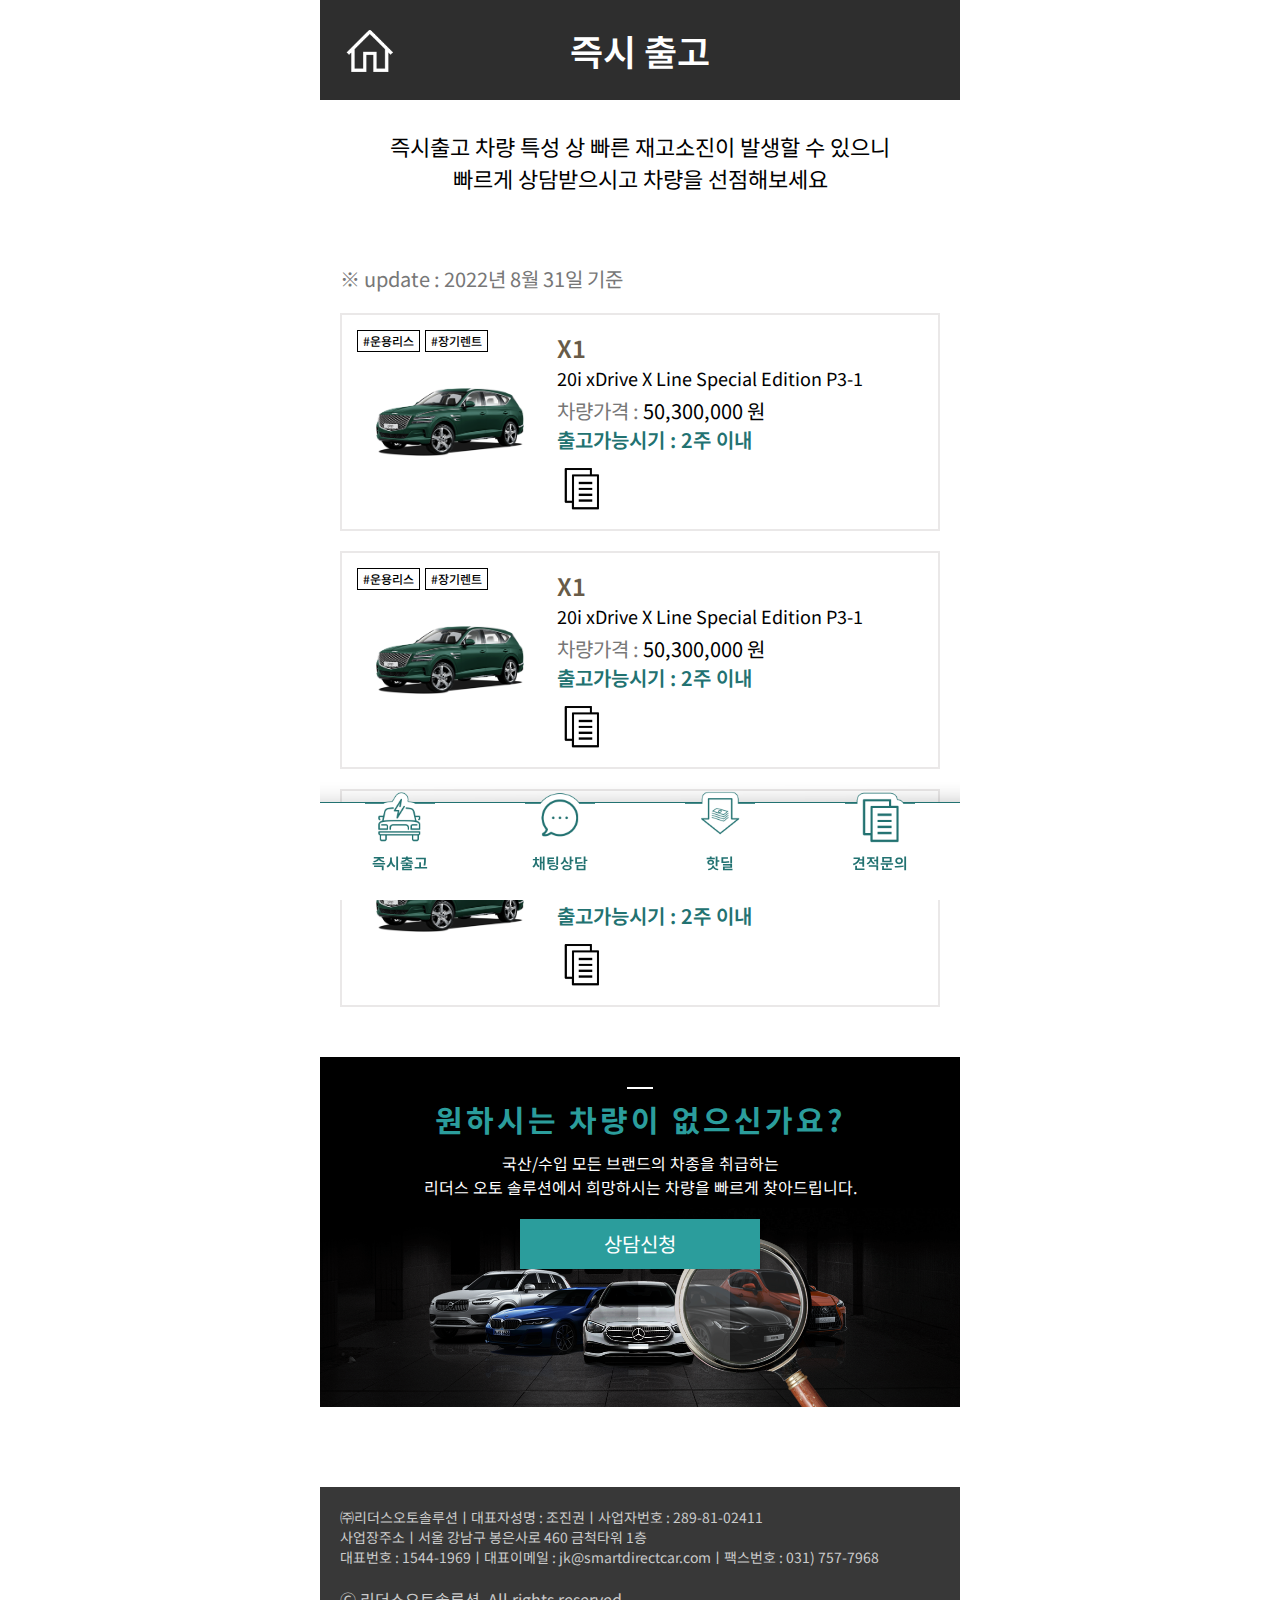
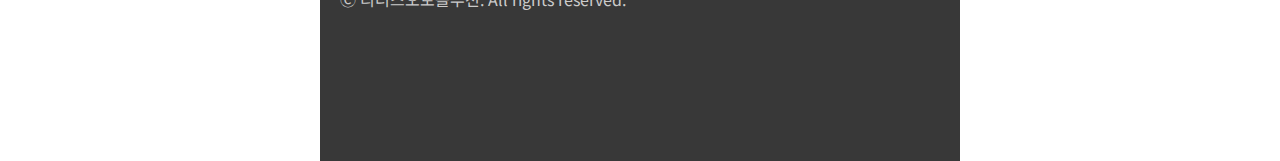
==== direct.html @ afffb827 "최초 업로드" ====
<!DOCTYPE html>
<html lang="kr">
<head>
    <meta charset="UTF-8">
    <meta http-equiv="X-UA-Compatible" content="IE=edge">
    <meta name="viewport" content="width=device-width, initial-scale=1.0">
    <title>Document</title>
    <link rel="stylesheet" type="text/css" href="resources/css/style.css">
</head>
<body>
<div class="wrap">
    <div class="las_pc_left">
        <div class="pas_pc_img"></div>
    </div>
    <div class="las_app">
        <div class="las_app_wrap">
            <div class="las_bar">
                <div class="bar_item" onclick="location.href='direct.html'">
                    <i class="bar_icon direct"></i>
                    <span>즉시출고</span>
                </div>
                <div class="bar_item">
                    <i class="bar_icon chat"></i>
                    <span>채팅상담</span>
                </div>
                <div class="bar_item" onclick="location.href='hotdeal.html'">
                    <i class="bar_icon hotdeal"></i>
                    <span>핫딜</span>
                </div>
                <div class="bar_item">
                    <i class="bar_icon estimate"></i>
                    <span>견적문의</span>
                </div>
            </div>
            <div class="las_header">
                <a href="index.html" title="Home" class="header_btn left"><i class="header_icon home"></i></a>
                <strong>즉시 출고</strong>
            </div>
            <div class="las_direct_head">
                <p>즉시출고 차량 특성 상 빠른 재고소진이 발생할 수 있으니<br>빠르게 상담받으시고 차량을 선점해보세요</p>
            </div>
            <div class="las_direct_list">
                <div class="direct_update">※ update : 2022년 8월 31일 기준</div>
                <div class="direct_item">
                    <div class="item_tag"><span>#운용리스</span><span>#장기렌트</span></div>
                    <div class="item_img"><img src="resources/img/hot_car.png" alt="direct car"></div>
                    <div class="item_info">
                        <div class="car_name">X1</div>
                        <div class="car_trim">20i xDrive X Line Special Edition P3-1</div>
                        <div class="car_price">
                            <span>차량가격 :</span>
                            <strong>50,300,000 원</strong>
                        </div>
                        <div class="car_date">출고가능시기 : 2주 이내</div>
                        <div class="item_btn"></div>
                    </div>
                </div>
                <div class="direct_item">
                    <div class="item_tag"><span>#운용리스</span><span>#장기렌트</span></div>
                    <div class="item_img"><img src="resources/img/hot_car.png" alt="direct car"></div>
                    <div class="item_info">
                        <div class="car_name">X1</div>
                        <div class="car_trim">20i xDrive X Line Special Edition P3-1</div>
                        <div class="car_price">
                            <span>차량가격 :</span>
                            <strong>50,300,000 원</strong>
                        </div>
                        <div class="car_date">출고가능시기 : 2주 이내</div>
                        <div class="item_btn"></div>
                    </div>
                </div>
                <div class="direct_item">
                    <div class="item_tag"><span>#운용리스</span><span>#장기렌트</span></div>
                    <div class="item_img"><img src="resources/img/hot_car.png" alt="direct car"></div>
                    <div class="item_info">
                        <div class="car_name">X1</div>
                        <div class="car_trim">20i xDrive X Line Special Edition P3-1</div>
                        <div class="car_price">
                            <span>차량가격 :</span>
                            <strong>50,300,000 원</strong>
                        </div>
                        <div class="car_date">출고가능시기 : 2주 이내</div>
                        <div class="item_btn"></div>
                    </div>
                </div>
            </div>
            <div class="las_main_find_car direct">
                <h3>
                    <strong>원하시는 차량이 없으신가요?</strong>
                </h3>
                <p>국산/수입 모든 브랜드의 차종을 취급하는<br>리더스 오토 솔루션에서 희망하시는 차량을 빠르게 찾아드립니다.</p>
                <div class="find_car_btn">상담신청</div>
            </div>
            <div class="las_footer">
                <p>㈜리더스오토솔루션ㅣ대표자성명 : 조진권ㅣ사업자번호 : 289-81-02411</p>
                <p>사업장주소ㅣ서울 강남구 봉은사로 460 금척타워 1층</p>
                <p>대표번호 : <a href="tel:1544-1969">1544-1969</a>ㅣ대표이메일 : <a href="mailto:jk@smartdirectcar.com">jk@smartdirectcar.com</a>ㅣ팩스번호 : 031) 757-7968</p>
                <div class="copylight">Ⓒ 리더스오토솔루션. All rights reserved.</div>
            </div>
        </div>
    </div>
</div>
</body>
</html>
---- resources/css/style.css ----
@import url('https://fonts.googleapis.com/css2?family=Noto+Sans+KR:wght@400;700&display=swap'); /* noto sans */
@import url('reset.css');

.las_app_wrap {max-width:64rem;margin:0 auto;}

.las_main_head {position:relative;background:url(../img/img_main_top.png) 0 0 no-repeat;background-size:cover;height:77rem;}
.las_main_head_deal {position:absolute;bottom:2rem;left:2rem;right:2rem;height:44rem;background-color:#fff;padding:19px;box-sizing:border-box;}
.las_main_head_deal h3 {position:relative;text-align:center;margin-top:1.5rem;padding:1.5rem 0 2.5rem 0;}
.las_main_head_deal h3:before {content:"";position:absolute;top:0;left:50%;margin-left:-1.3rem;width:2.6rem;height:2px;background-color:#227271;}
.las_main_head_deal h3 strong {font-size:3rem;letter-spacing:.3rem;font-weight:700;}
.las_main_head_deal a {position:absolute;top:21px;right:0;color:#35201b;border:1px solid #000;width:3.2rem;height:3.2rem;line-height:3.0rem;text-align:center;font-size:2rem;letter-spacing:0;}
.las_main_head_deal a:hover {background-color:#000;color:#fff;}
.las_main_head_deal .deal_list {display:flex;}
.las_main_head_deal .deal_item {position:relative;margin:0 0.1rem;cursor:pointer;}
.las_main_head_deal .deal_item .car_info {position:absolute;top:1rem;left:1rem;right:1rem;color:#fff;z-index:1;}
.las_main_head_deal .deal_item .car_info strong {display:block;font-size:1.8rem;}
.las_main_head_deal .deal_item .car_info span {display:block;font-size:1.3rem;}
.las_main_head_deal .deal_item .item_top img {max-width:100%;transition:filter .3s;}
.las_main_head_deal .deal_item:hover .item_top img {filter: contrast(150%);}
.las_main_head_deal .deal_item .item_btm {background-color:#000;padding:1rem 1rem 1.3rem 1rem;color:#fff;text-align:center;}
.las_main_head_deal .deal_item .item_btm strong {display:block;font-size:2rem;}
.las_main_head_deal .deal_item .item_btm span {display:block;font-size:1.5rem;color:#999999;}

.las_main_hot_car {padding:2rem 2rem 4rem 2rem;}

.las_main_hot_car h3 {position:relative;text-align:center;margin-top:1.5rem;padding:1.5rem 0 2.5rem 0;}
.las_main_hot_car h3:before {content:"";position:absolute;top:0;left:50%;margin-left:-1.3rem;width:2.6rem;height:2px;background-color:#227271;}
.las_main_hot_car h3 strong {font-size:3rem;letter-spacing:.3rem;font-weight:700;}

.las_main_hot_car .list_tab {display:flex;width:100%;}
.las_main_hot_car .list_tab .tab_item {flex:1;background-color:#b4babf;color:#fff;text-align:center;line-height:6rem;cursor:pointer;font-size:2rem;transition:all .3s;}
.las_main_hot_car .list_tab .tab_item:hover {background-color:#91969a;}
.las_main_hot_car .list_tab .tab_item:first-child {margin-left:0;margin-right:1px;}
.las_main_hot_car .list_tab .tab_item:last-child {margin-left:1px;margin-right:0;}
.las_main_hot_car .list_tab .tab_item.active {background-color:#35201b;}

.las_hot_list {display:flex;flex-wrap:wrap;}
.las_hot_item {border:1px solid #999;width:49%;margin-top:1.5rem;padding:2rem;box-sizing:border-box;transition:all .3s;}
.las_hot_item:nth-child(odd) {margin-right:1%;}
.las_hot_item:nth-child(even) {margin-left:1%;}
.las_hot_item:hover {border-color:#227271;}
.las_hot_item .deal_badge {height:2rem;}
.las_hot_item .deal_badge span {display:inline-block;padding:.3rem .5rem;font-size:1.2rem;color:#fff;font-weight:500;}
.las_hot_item .deal_badge span.sale {background-color:#227271;}
.las_hot_item .deal_badge span.direct {background-color:#b78127;}
.las_hot_item .car_name {margin-top:1rem;}
.las_hot_item .car_name strong {display:block;font-size:1.8rem;}
.las_hot_item .car_name span {display:block;font-size:1.3rem;}
.las_hot_item .car_img {line-height:14rem;font-size:0;text-align:center;}
.las_hot_item .car_img img {max-width:70%;vertical-align:middle;}
.las_hot_item .car_option {text-align:center;color:#777;font-size:1.4rem;}
.las_hot_item .car_price {text-align:center;color:#227271;font-size:1.6rem;font-style:italic;font-weight:500;margin-top:1rem;}
.las_hot_item .car_price strong {display:inline-block;padding:0 1rem;font-size:2.4rem;font-weight:600;}
.las_hot_item .las_hot_btn {margin-top:1.5rem;color:#000;border:1px solid #000;line-height:4rem;text-align:center;font-size:1.8rem;font-weight:600;letter-spacing:0;cursor:pointer;transition:all .3s;}
.las_hot_item .las_hot_btn:hover {background-color:#227271;border-color:#227271;color:#fff;}

.las_main_find_car {background-image:url(../img/find_car.png);background-size:cover;min-height:35rem;padding-top:2rem;box-sizing:border-box;}
.las_main_find_car.direct {margin-bottom:8rem;}

.las_main_find_car h3 {position:relative;text-align:center;margin-top:1rem;padding:1rem 0 1rem 0;}
.las_main_find_car h3:before {content:"";position:absolute;top:0;left:50%;margin-left:-1.3rem;width:2.6rem;height:2px;background-color:#fff;}
.las_main_find_car h3 strong {font-size:3rem;letter-spacing:.3rem;font-weight:700;color:#2b9d9c;}
.las_main_find_car p {color:#fff;text-align:center;font-size:1.6rem;}
.las_main_find_car .find_car_btn {width:24rem;height:5rem;line-height:5rem;background-color:#2b9d9c;color:#fff;text-align:center;font-size:2rem;margin:2rem auto 0 auto;cursor:pointer;}
.las_main_find_car .find_car_btn:hover {background-color:#227271;}

.las_main_direct_search {position:relative;padding:6rem 2rem;display:flex;align-items:center;}
.las_main_direct_search .direct_img {flex:1;}
.las_main_direct_search .direct_img img {max-width:100%;}
.las_main_direct_search .direct_text {display:inline-flex;flex:1;padding-left:2rem;flex-direction: column;justify-content: space-between;height:22rem;}
.las_main_direct_search .direct_text h4 {flex:1;}
.las_main_direct_search .direct_text h4 strong {display:block;font-size:2.8rem;color:#685b48;font-weight:500;}
.las_main_direct_search .direct_text h4 span {display:block;font-size:1.8rem;font-weight:500;color:#666;}
.las_main_direct_search .direct_text .direct_btn {flex:0;height:5rem;text-align:center;font-size:2rem;border:1px solid #000;line-height:5rem;}

.las_footer {background-color:#383838;color:#cbcbcb;padding:2rem 2rem 15rem 2rem;}
.las_footer p {font-size:1.4rem;}
.las_footer a {color:#cbcbcb;}
.las_footer a:hover {color:#2b9d9c;}
.las_footer .copylight {font-size:1.6rem;margin-top:2rem;}

.las_bar {position:fixed;bottom:0;left:0;right:0;height:13rem;background:url(../img/bar_bg.png) 100% 100% repeat-x;align-items:flex-end;background-size:100% 100%;z-index:10;display:flex;justify-content:space-around;max-width:64rem;margin:0 auto;}
.las_bar .bar_item {cursor:pointer;}
.las_bar .bar_item .bar_icon {display:block;width:7rem;height:7rem;background:url(../img/bar_direct.png) 0 0 no-repeat;background-size:100%;margin:0 auto;}
.las_bar .bar_item .bar_icon.chat {background-image:url(../img/bar_chat.png);}
.las_bar .bar_item .bar_icon.hotdeal {background-image:url(../img/bar_hotdeal.png);}
.las_bar .bar_item .bar_icon.estimate {background-image:url(../img/bar_estimate.png);}
.las_bar .bar_item span {display:block;font-size:1.5rem;padding-bottom:2.7rem;text-align:center;font-weight:600;color:#227271;}

.las_header {position:relative;height:10rem;background-color:#2e2e2e;color:#fff;text-align:center;line-height:10rem;z-index:1;}
.las_header strong {font-size:3.6rem;font-weight:600;}
.header_btn {position:absolute;top:0;width:10rem;height:10rem;line-height:10rem;text-align:center;z-index:2;}
.header_btn.left {left:0;}
.header_btn .header_icon {display:inline-block;width:6rem;height:6rem;background:url(../img/header_icon_home.png) 50% 50% no-repeat;background-size:100%;vertical-align:middle;}

.las_direct_head {text-align:center;padding:3rem 2rem 5rem 2rem;font-size:2.2rem;}
.las_direct_list {padding:2rem 2rem 5rem 2rem;}
.las_direct_list .direct_update {color:#777;font-size:2rem;}
.las_direct_list .direct_item {position:relative;border:2px solid #eae8e8;transition:all .3s;display:flex;align-items:center;padding:1.5rem;margin-top:2rem;}
.las_direct_list .direct_item:hover {border-color:#227271;}
.las_direct_list .direct_item .item_tag {position:absolute;top:1.5rem;left:1.5rem;}
.las_direct_list .direct_item .item_tag span {display:inline-block;padding:.1rem .5rem .2rem .5rem;border:1px solid #000;margin-right:.5rem;font-size:1.2rem;font-weight:500;}
.las_direct_list .direct_item .item_img {width:20rem;text-align:center;padding-right:1.5rem;box-sizing:border-box;}
.las_direct_list .direct_item .item_img img {width:80%;}
.las_direct_list .direct_item .item_info {flex:1;}
.las_direct_list .direct_item .item_info .car_name {font-size:2.4rem;color:#685b48;font-weight:600;}
.las_direct_list .direct_item .item_info .car_trim {font-size:1.8rem;}
.las_direct_list .direct_item .item_info .car_price {font-size:2rem;margin-top:.5rem;}
.las_direct_list .direct_item .item_info .car_price span {color:#777;}
.las_direct_list .direct_item .item_info .car_date {font-size:2rem;color:#227271;font-weight:600;}
.las_direct_list .direct_item .item_info .item_btn {margin-top:1rem;width:5rem;height:5rem;background:url(../img/direct_btn.png) 0 0 no-repeat;background-size:100%;cursor:pointer;}
.las_direct_list .direct_item .item_info .item_btn:hover {background-image:url(../img/direct_btn_o.png);}

.las_hotdeal_head {text-align:center;padding:3rem 2rem 5rem 2rem;font-size:2.2rem;}
.las_hotdeal_list {padding:2rem 0 5rem 0;}
.las_hotdeal_list .hotdeal_item {position:relative;border-bottom:1px solid #afafaf;transition:all .3s;display:flex;align-items:flex-start;padding:1.5rem;}
.las_hotdeal_list .hotdeal_item:first-child {border-top:1px solid #afafaf;}
.las_hotdeal_list .hotdeal_item:hover {background-color:#f2f2f2;}
.las_hotdeal_list .hotdeal_item .item_img {width:24rem;text-align:center;padding-right:1rem;box-sizing:border-box;}
.las_hotdeal_list .hotdeal_item .item_img img {width:100%;}
.las_hotdeal_list .hotdeal_item .item_info {flex:1;}
.las_hotdeal_list .hotdeal_item .item_info .car_name {font-size:2.4rem;color:#685b48;font-weight:600;}
.las_hotdeal_list .hotdeal_item .item_info .car_info {font-size:1.8rem;line-height:3rem;}
.las_hotdeal_list .hotdeal_item .item_info .car_info span {color:#777;}
.las_hotdeal_list .hotdeal_item .item_info .car_info.primary,
.las_hotdeal_list .hotdeal_item .item_info .car_info.primary span {color:#227271;font-weight:600;}

.las_hotdeal_list .hotdeal_item .item_info .item_btn {position:absolute;top:2rem;right:2rem;margin-top:1rem;width:5rem;height:5rem;background:url(../img/hotdeal_btn.png) 0 0 no-repeat;background-size:100%;cursor:pointer;}
.las_hotdeal_list .hotdeal_item .item_info .item_btn:hover {background-image:url(../img/direct_btn_o.png);}


.las_popup {position:fixed;top:0;left:0;right:0;max-width:64rem;margin:0 auto;}


@media screen and (max-width: 1100px) {
    
}

@media screen and (max-width: 640px) {
    html {font-size:10px;}
    .las_app_wrap,
    .las_bar {max-width:100%;}
}

@media screen and (max-width: 520px) {
    html {font-size:9px;}
    .las_app_wrap,
    .las_bar {max-width:100%;}
}

@media screen and (max-width: 480px) {
    html {font-size:8px;}
    .las_app_wrap {max-width:100%;}
}

@media screen and (max-width: 440px) {
    html {font-size:7px;}
    .las_app_wrap {max-width:100%;}
    .las_bar .bar_item span {padding-bottom:2.6rem;}
}

@media screen and (max-width: 400px) {
    html {font-size:6px;}
    .las_app_wrap {max-width:100%;}
    .las_bar .bar_item span {padding-bottom:2.4rem;}
}

@media screen and (max-width: 320px) {
    html {font-size:5px;}
}
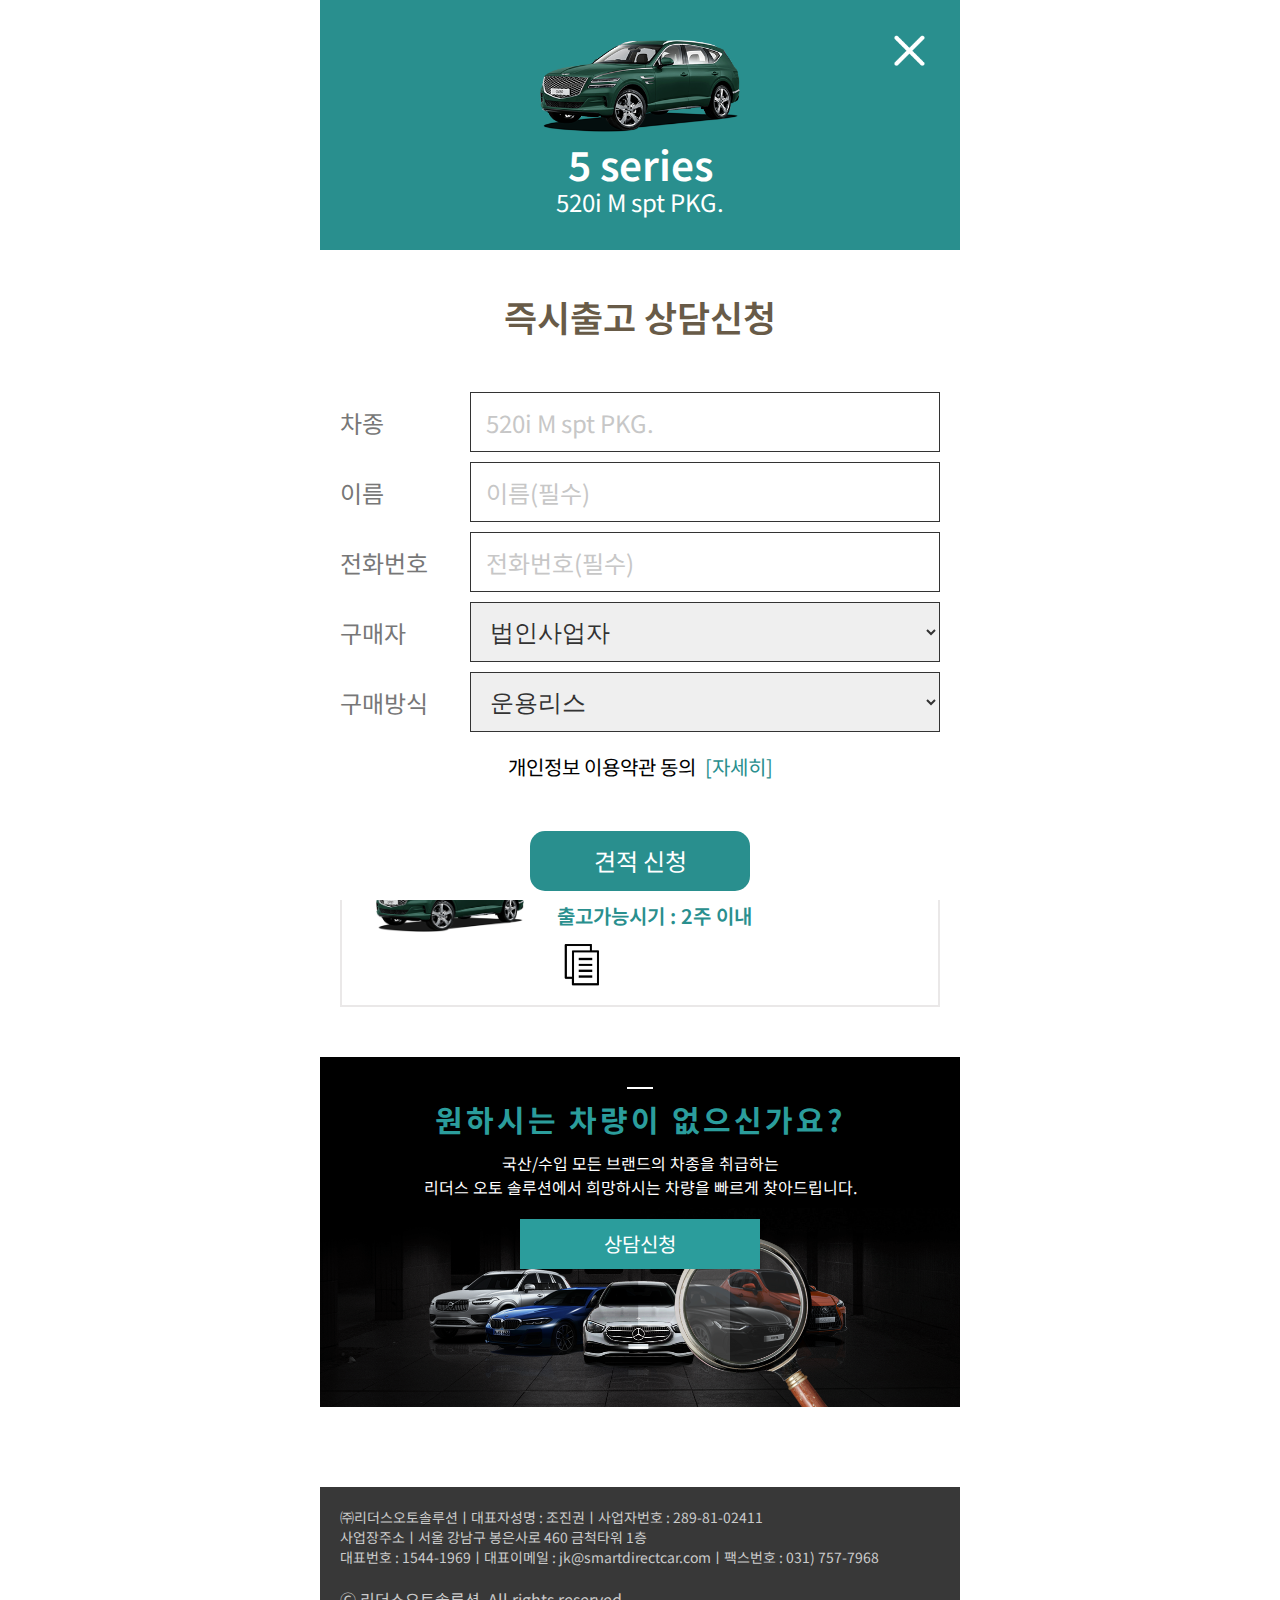
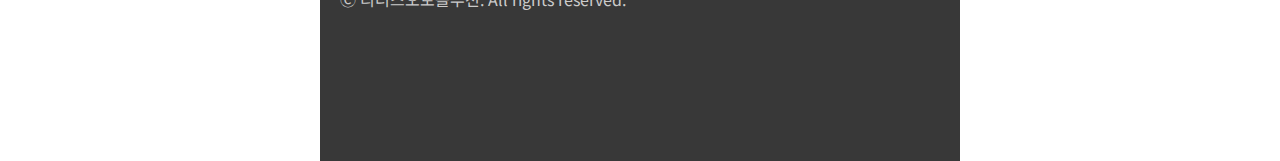
==== commit 254b40df: "견적문의 즉시출고 상담신청" ====
--- a/direct.html
+++ b/direct.html
@@ -100,5 +100,70 @@
         </div>
     </div>
 </div>
+<!-- 즉시출고 상담 신청 -->
+<div class="las_popup on">
+    <div class="las_pop_warp">
+        <div class="las_pop_head direct">
+            <a href="#" title="Home" class="header_btn right"><i class="header_icon close"></i></a>
+            <h2>
+                <div class="car_img"><img src="resources/img/hot_car.png"></div>
+                <strong>5 series</strong>
+                <span>520i M spt PKG.</span>
+            </h2>
+        </div>
+        <div class="las_pop_body">
+            <div class="las_pop_tt">즉시출고 상담신청</div>
+            <div class="las_form">
+                <div class="form_item">
+                    <label for="car">차종</label>
+                    <input type="text" id="car" value="520i M spt PKG." readonly="readonly" />
+                </div>
+                <div class="form_item">
+                    <label for="name">이름</label>
+                    <input type="text" placeholder="이름(필수)" id="name" />
+                </div>
+                <div class="form_item">
+                    <label for="tel">전화번호</label>
+                    <input type="text" placeholder="전화번호(필수)" id="tel" />
+                </div>
+                <div class="form_item">
+                    <label for="type">구매자</label>
+                    <select id="type">
+                        <option>법인사업자</option>
+                        <option>개인사업자</option>
+                        <option>일반</option>
+                    </select>
+                </div>
+                <div class="form_item">
+                    <label for="type2">구매방식</label>
+                    <select id="type2">
+                        <option>운용리스</option>
+                        <option>할부리스</option>
+                    </select>
+                </div>
+                <div class="form_policy">
+                    <span>개인정보 이용약관 동의</span>
+                    <a href="#">[자세히]</a>
+                </div>
+                <div class="form_btns">
+                    <a href="#" class="form_btn">견적 신청</a>
+                </div>
+            </div>
+            <div class="las_guide">
+                <p>실시간 상담을 원하신다면<br>아래의 채팅상담 혹은 전화상담을 눌러주세요</p>
+                <div class="guide_btns">
+                    <a href="#">
+                        <i class="guide_icon chat"></i>
+                        <span>채팅 상담하기</span>
+                    </a>
+                    <a href="tel:1544-1969">
+                        <i class="guide_icon tel"></i>
+                        <span>전화 상담하기</span>
+                    </a>
+                </div>
+            </div>
+        </div>
+    </div>
+</div>
 </body>
 </html>--- a/resources/css/style.css
+++ b/resources/css/style.css
@@ -6,7 +6,7 @@
 .las_main_head {position:relative;background:url(../img/img_main_top.png) 0 0 no-repeat;background-size:cover;height:77rem;}
 .las_main_head_deal {position:absolute;bottom:2rem;left:2rem;right:2rem;height:44rem;background-color:#fff;padding:19px;box-sizing:border-box;}
 .las_main_head_deal h3 {position:relative;text-align:center;margin-top:1.5rem;padding:1.5rem 0 2.5rem 0;}
-.las_main_head_deal h3:before {content:"";position:absolute;top:0;left:50%;margin-left:-1.3rem;width:2.6rem;height:2px;background-color:#227271;}
+.las_main_head_deal h3:before {content:"";position:absolute;top:0;left:50%;margin-left:-1.3rem;width:2.6rem;height:2px;background-color:#298f8e;}
 .las_main_head_deal h3 strong {font-size:3rem;letter-spacing:.3rem;font-weight:700;}
 .las_main_head_deal a {position:absolute;top:21px;right:0;color:#35201b;border:1px solid #000;width:3.2rem;height:3.2rem;line-height:3.0rem;text-align:center;font-size:2rem;letter-spacing:0;}
 .las_main_head_deal a:hover {background-color:#000;color:#fff;}
@@ -24,7 +24,7 @@
 .las_main_hot_car {padding:2rem 2rem 4rem 2rem;}
 
 .las_main_hot_car h3 {position:relative;text-align:center;margin-top:1.5rem;padding:1.5rem 0 2.5rem 0;}
-.las_main_hot_car h3:before {content:"";position:absolute;top:0;left:50%;margin-left:-1.3rem;width:2.6rem;height:2px;background-color:#227271;}
+.las_main_hot_car h3:before {content:"";position:absolute;top:0;left:50%;margin-left:-1.3rem;width:2.6rem;height:2px;background-color:#298f8e;}
 .las_main_hot_car h3 strong {font-size:3rem;letter-spacing:.3rem;font-weight:700;}
 
 .las_main_hot_car .list_tab {display:flex;width:100%;}
@@ -38,10 +38,10 @@
 .las_hot_item {border:1px solid #999;width:49%;margin-top:1.5rem;padding:2rem;box-sizing:border-box;transition:all .3s;}
 .las_hot_item:nth-child(odd) {margin-right:1%;}
 .las_hot_item:nth-child(even) {margin-left:1%;}
-.las_hot_item:hover {border-color:#227271;}
+.las_hot_item:hover {border-color:#298f8e;}
 .las_hot_item .deal_badge {height:2rem;}
 .las_hot_item .deal_badge span {display:inline-block;padding:.3rem .5rem;font-size:1.2rem;color:#fff;font-weight:500;}
-.las_hot_item .deal_badge span.sale {background-color:#227271;}
+.las_hot_item .deal_badge span.sale {background-color:#298f8e;}
 .las_hot_item .deal_badge span.direct {background-color:#b78127;}
 .las_hot_item .car_name {margin-top:1rem;}
 .las_hot_item .car_name strong {display:block;font-size:1.8rem;}
@@ -49,10 +49,10 @@
 .las_hot_item .car_img {line-height:14rem;font-size:0;text-align:center;}
 .las_hot_item .car_img img {max-width:70%;vertical-align:middle;}
 .las_hot_item .car_option {text-align:center;color:#777;font-size:1.4rem;}
-.las_hot_item .car_price {text-align:center;color:#227271;font-size:1.6rem;font-style:italic;font-weight:500;margin-top:1rem;}
+.las_hot_item .car_price {text-align:center;color:#298f8e;font-size:1.6rem;font-style:italic;font-weight:500;margin-top:1rem;}
 .las_hot_item .car_price strong {display:inline-block;padding:0 1rem;font-size:2.4rem;font-weight:600;}
 .las_hot_item .las_hot_btn {margin-top:1.5rem;color:#000;border:1px solid #000;line-height:4rem;text-align:center;font-size:1.8rem;font-weight:600;letter-spacing:0;cursor:pointer;transition:all .3s;}
-.las_hot_item .las_hot_btn:hover {background-color:#227271;border-color:#227271;color:#fff;}
+.las_hot_item .las_hot_btn:hover {background-color:#298f8e;border-color:#298f8e;color:#fff;}
 
 .las_main_find_car {background-image:url(../img/find_car.png);background-size:cover;min-height:35rem;padding-top:2rem;box-sizing:border-box;}
 .las_main_find_car.direct {margin-bottom:8rem;}
@@ -62,7 +62,7 @@
 .las_main_find_car h3 strong {font-size:3rem;letter-spacing:.3rem;font-weight:700;color:#2b9d9c;}
 .las_main_find_car p {color:#fff;text-align:center;font-size:1.6rem;}
 .las_main_find_car .find_car_btn {width:24rem;height:5rem;line-height:5rem;background-color:#2b9d9c;color:#fff;text-align:center;font-size:2rem;margin:2rem auto 0 auto;cursor:pointer;}
-.las_main_find_car .find_car_btn:hover {background-color:#227271;}
+.las_main_find_car .find_car_btn:hover {background-color:#298f8e;}
 
 .las_main_direct_search {position:relative;padding:6rem 2rem;display:flex;align-items:center;}
 .las_main_direct_search .direct_img {flex:1;}
@@ -85,19 +85,21 @@
 .las_bar .bar_item .bar_icon.chat {background-image:url(../img/bar_chat.png);}
 .las_bar .bar_item .bar_icon.hotdeal {background-image:url(../img/bar_hotdeal.png);}
 .las_bar .bar_item .bar_icon.estimate {background-image:url(../img/bar_estimate.png);}
-.las_bar .bar_item span {display:block;font-size:1.5rem;padding-bottom:2.7rem;text-align:center;font-weight:600;color:#227271;}
+.las_bar .bar_item span {display:block;font-size:1.5rem;padding-bottom:2.7rem;text-align:center;font-weight:600;color:#298f8e;}
 
 .las_header {position:relative;height:10rem;background-color:#2e2e2e;color:#fff;text-align:center;line-height:10rem;z-index:1;}
 .las_header strong {font-size:3.6rem;font-weight:600;}
 .header_btn {position:absolute;top:0;width:10rem;height:10rem;line-height:10rem;text-align:center;z-index:2;}
 .header_btn.left {left:0;}
+.header_btn.right {right:0;}
 .header_btn .header_icon {display:inline-block;width:6rem;height:6rem;background:url(../img/header_icon_home.png) 50% 50% no-repeat;background-size:100%;vertical-align:middle;}
+.header_btn .header_icon.close {background-image:url(../img/header_icon_close.png);}
 
 .las_direct_head {text-align:center;padding:3rem 2rem 5rem 2rem;font-size:2.2rem;}
 .las_direct_list {padding:2rem 2rem 5rem 2rem;}
 .las_direct_list .direct_update {color:#777;font-size:2rem;}
 .las_direct_list .direct_item {position:relative;border:2px solid #eae8e8;transition:all .3s;display:flex;align-items:center;padding:1.5rem;margin-top:2rem;}
-.las_direct_list .direct_item:hover {border-color:#227271;}
+.las_direct_list .direct_item:hover {border-color:#298f8e;}
 .las_direct_list .direct_item .item_tag {position:absolute;top:1.5rem;left:1.5rem;}
 .las_direct_list .direct_item .item_tag span {display:inline-block;padding:.1rem .5rem .2rem .5rem;border:1px solid #000;margin-right:.5rem;font-size:1.2rem;font-weight:500;}
 .las_direct_list .direct_item .item_img {width:20rem;text-align:center;padding-right:1.5rem;box-sizing:border-box;}
@@ -107,7 +109,7 @@
 .las_direct_list .direct_item .item_info .car_trim {font-size:1.8rem;}
 .las_direct_list .direct_item .item_info .car_price {font-size:2rem;margin-top:.5rem;}
 .las_direct_list .direct_item .item_info .car_price span {color:#777;}
-.las_direct_list .direct_item .item_info .car_date {font-size:2rem;color:#227271;font-weight:600;}
+.las_direct_list .direct_item .item_info .car_date {font-size:2rem;color:#298f8e;font-weight:600;}
 .las_direct_list .direct_item .item_info .item_btn {margin-top:1rem;width:5rem;height:5rem;background:url(../img/direct_btn.png) 0 0 no-repeat;background-size:100%;cursor:pointer;}
 .las_direct_list .direct_item .item_info .item_btn:hover {background-image:url(../img/direct_btn_o.png);}
 
@@ -123,14 +125,49 @@
 .las_hotdeal_list .hotdeal_item .item_info .car_info {font-size:1.8rem;line-height:3rem;}
 .las_hotdeal_list .hotdeal_item .item_info .car_info span {color:#777;}
 .las_hotdeal_list .hotdeal_item .item_info .car_info.primary,
-.las_hotdeal_list .hotdeal_item .item_info .car_info.primary span {color:#227271;font-weight:600;}
+.las_hotdeal_list .hotdeal_item .item_info .car_info.primary span {color:#298f8e;font-weight:600;}
 
 .las_hotdeal_list .hotdeal_item .item_info .item_btn {position:absolute;top:2rem;right:2rem;margin-top:1rem;width:5rem;height:5rem;background:url(../img/hotdeal_btn.png) 0 0 no-repeat;background-size:100%;cursor:pointer;}
 .las_hotdeal_list .hotdeal_item .item_info .item_btn:hover {background-image:url(../img/direct_btn_o.png);}
 
 
-.las_popup {position:fixed;top:0;left:0;right:0;max-width:64rem;margin:0 auto;}
-
+.las_popup {position:fixed;top:0;left:0;right:0;max-width:64rem;margin:0 auto;max-height:100vh;overflow:auto;z-index:20;display:none;}
+.las_popup.on {display:block;}
+.las_popup:before {content:"";position:fixed;top:0;left:0;right:0;bottom:0;height:100vh;max-width:64rem;margin:0 auto;background-color:rgba(0,0,0,0.5);z-index:1;}
+.las_pop_body {position:relative;background-color:#fff;overflow:auto;padding:2rem 2rem 10rem 2rem;box-sizing:border-box;z-index:2;}
+.las_pop_msg {text-align:center;padding:3rem 2rem 5rem 2rem;font-size:2.2rem;}
+.las_pop_tt {font-size:3.6rem;padding:2rem 2rem 4rem 2rem;color:#685b48;font-weight:600;text-align:center;}
+
+.las_pop_head {position:relative;height:10rem;background-color:#2e2e2e;color:#fff;text-align:center;line-height:10rem;z-index:2;}
+.las_pop_head strong {font-size:3.6rem;font-weight:600;}
+.las_pop_head.direct {height:25rem;background-color:#298f8e;}
+.las_pop_head h2 .car_img {margin-top:2rem;max-width:20rem;margin:0 auto;padding:4rem 0 0 0;}
+.las_pop_head h2 .car_img img {width:100%;}
+.las_pop_head h2 strong {display:block;text-align:center;line-height:1.2;font-size:4rem;}
+.las_pop_head h2 span {display:block;text-align:center;line-height:1.2;font-size:2.4rem;}
+
+.las_form .form_item {display:flex;margin-top:1rem;align-items:center;}
+.las_form .form_item label {width:13rem;font-size:2.4rem;display:block;color:#777777;}
+.las_form .form_item input,
+.las_form .form_item select {flex:1;border:1px solid #333333;color:#333;font-size:2.4rem;height:6rem;padding:0 1.5rem;box-sizing:border-box;}
+.las_form .form_item input:focus,
+.las_form .form_item select:focus {border-color:#298f8e;}
+.las_form .form_item input::placeholder {color:#c7c7c7;}
+.las_form .form_item input:read-only {color:#c7c7c7;}
+.las_form .form_policy {text-align:center;font-size:2rem;margin-top:2rem;}
+.las_form .form_policy a {display:inline-block;color:#298f8e;margin-left:5px;}
+.las_form .form_policy a:hover {text-decoration:underline;}
+.las_form .form_btns {text-align:center;margin-top:5rem;}
+.las_form .form_btns .form_btn {display:inline-block;min-width:22rem;height:6rem;line-height:6rem;background-color:#298f8e;font-size:2.4rem;color:#fff;border-radius:1.5rem;}
+.las_form .form_btns .form_btn:hover {background-color:#2b9d9c;}
+
+.las_guide p {text-align:center;padding:5rem 2rem;font-size:2.2rem;}
+.las_guide .guide_btns {display:flex;align-items:center;justify-content:center;}
+.las_guide .guide_btns a {display:block;padding:2rem 3rem;}
+.las_guide .guide_btns a:first-child {border-right:1px dashed #565451;}
+.las_guide .guide_btns a .guide_icon {display:block;margin:0 auto;width:6rem;height:6rem;background:url(../img/guide_icon_chat.png) 0 0 no-repeat;background-size:100%;}
+.las_guide .guide_btns a .guide_icon.tel {background-image:url(../img/guide_icon_tel.png);}
+.las_guide .guide_btns a span {display:block;text-align:center;color:#298f8e;font-size:2rem;margin-top:2rem;}
 
 @media screen and (max-width: 1100px) {
     
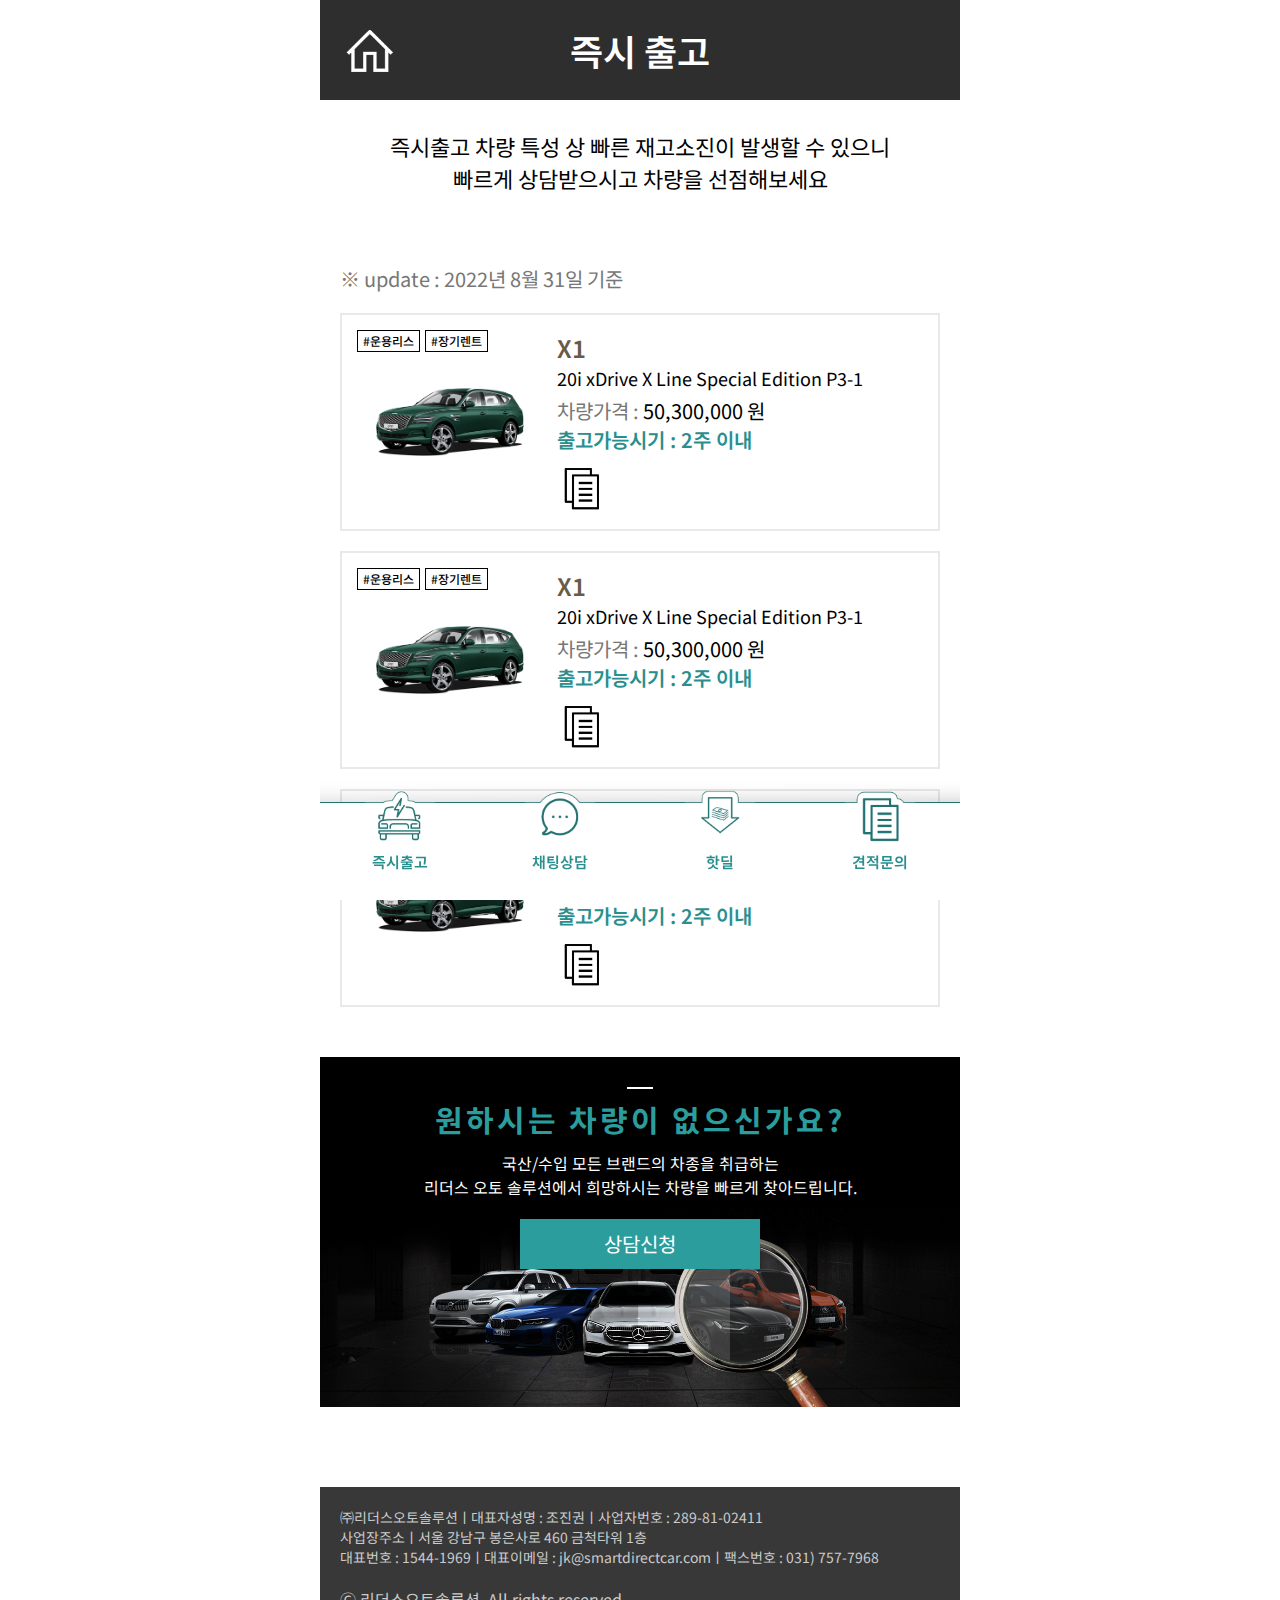
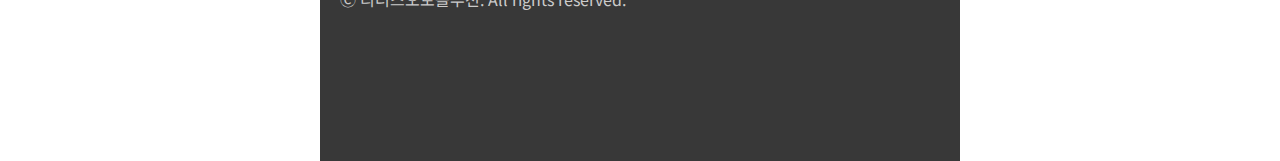
==== commit 5985fb73: "핫딜 상세 추가" ====
--- a/direct.html
+++ b/direct.html
@@ -101,7 +101,7 @@
     </div>
 </div>
 <!-- 즉시출고 상담 신청 -->
-<div class="las_popup on">
+<div class="las_popup">
     <div class="las_pop_warp">
         <div class="las_pop_head direct">
             <a href="#" title="Home" class="header_btn right"><i class="header_icon close"></i></a>
--- a/resources/css/style.css
+++ b/resources/css/style.css
@@ -11,7 +11,7 @@
 .las_main_head_deal a {position:absolute;top:21px;right:0;color:#35201b;border:1px solid #000;width:3.2rem;height:3.2rem;line-height:3.0rem;text-align:center;font-size:2rem;letter-spacing:0;}
 .las_main_head_deal a:hover {background-color:#000;color:#fff;}
 .las_main_head_deal .deal_list {display:flex;}
-.las_main_head_deal .deal_item {position:relative;margin:0 0.1rem;cursor:pointer;}
+.las_main_head_deal .deal_item {position:relative;margin:0 0.1rem;cursor:pointer;max-width:34%;}
 .las_main_head_deal .deal_item .car_info {position:absolute;top:1rem;left:1rem;right:1rem;color:#fff;z-index:1;}
 .las_main_head_deal .deal_item .car_info strong {display:block;font-size:1.8rem;}
 .las_main_head_deal .deal_item .car_info span {display:block;font-size:1.3rem;}
@@ -85,7 +85,7 @@
 .las_bar .bar_item .bar_icon.chat {background-image:url(../img/bar_chat.png);}
 .las_bar .bar_item .bar_icon.hotdeal {background-image:url(../img/bar_hotdeal.png);}
 .las_bar .bar_item .bar_icon.estimate {background-image:url(../img/bar_estimate.png);}
-.las_bar .bar_item span {display:block;font-size:1.5rem;padding-bottom:2.7rem;text-align:center;font-weight:600;color:#298f8e;}
+.las_bar .bar_item span {display:block;font-size:1.5rem;padding-bottom:2.8rem;text-align:center;font-weight:600;color:#298f8e;}
 
 .las_header {position:relative;height:10rem;background-color:#2e2e2e;color:#fff;text-align:center;line-height:10rem;z-index:1;}
 .las_header strong {font-size:3.6rem;font-weight:600;}
@@ -137,6 +137,7 @@
 .las_pop_body {position:relative;background-color:#fff;overflow:auto;padding:2rem 2rem 10rem 2rem;box-sizing:border-box;z-index:2;}
 .las_pop_msg {text-align:center;padding:3rem 2rem 5rem 2rem;font-size:2.2rem;}
 .las_pop_tt {font-size:3.6rem;padding:2rem 2rem 4rem 2rem;color:#685b48;font-weight:600;text-align:center;}
+.las_pop_text {font-size:1.5rem;padding:1rem 2rem 5rem 2rem;color:#a3a3a3;}
 
 .las_pop_head {position:relative;height:10rem;background-color:#2e2e2e;color:#fff;text-align:center;line-height:10rem;z-index:2;}
 .las_pop_head strong {font-size:3.6rem;font-weight:600;}
@@ -145,6 +146,14 @@
 .las_pop_head h2 .car_img img {width:100%;}
 .las_pop_head h2 strong {display:block;text-align:center;line-height:1.2;font-size:4rem;}
 .las_pop_head h2 span {display:block;text-align:center;line-height:1.2;font-size:2.4rem;}
+.las_pop_head.hotdeal {position:relative;height:auto;}
+.las_pop_head.hotdeal .hotdeal_head_bar {position:absolute;top:0;left:0;right:0;max-width:64rem;height:10rem;background-color:rgba(0,0,0,0.5);border-bottom:1px solid #227271;box-sizing:border-box;z-index:3;}
+.las_pop_head.hotdeal .hotdeal_head {position:relative;z-index:2;}
+.las_pop_head.hotdeal .hotdeal_head:before {content:"";position:absolute;top:0;left:0;right:0;bottom:0;background-color:rgba(0,0,0,0.4);z-index:3;}
+.las_pop_head.hotdeal .hotdeal_head .car_img img {max-width:100%;}
+.las_pop_head.hotdeal .hotdeal_head .car_info {position:absolute;top:0;left:0;right:0;bottom:0;display:flex;align-items:center;justify-content:center;flex-direction:column;z-index:4;}
+.las_pop_head.hotdeal .hotdeal_head .car_info strong {display:block;text-align:center;line-height:1.5;font-size:4rem;margin-top:6rem;}
+.las_pop_head.hotdeal .hotdeal_head .car_info span {display:block;text-align:center;line-height:1.2;font-size:2.4rem;}
 
 .las_form .form_item {display:flex;margin-top:1rem;align-items:center;}
 .las_form .form_item label {width:13rem;font-size:2.4rem;display:block;color:#777777;}
@@ -158,16 +167,37 @@
 .las_form .form_policy a {display:inline-block;color:#298f8e;margin-left:5px;}
 .las_form .form_policy a:hover {text-decoration:underline;}
 .las_form .form_btns {text-align:center;margin-top:5rem;}
-.las_form .form_btns .form_btn {display:inline-block;min-width:22rem;height:6rem;line-height:6rem;background-color:#298f8e;font-size:2.4rem;color:#fff;border-radius:1.5rem;}
+.las_form .form_btns .form_btn {display:inline-block;min-width:22rem;height:6rem;margin:0 1rem;padding:1rem 5rem 1.2rem 5rem;background-color:#298f8e;font-size:2.4rem;color:#fff;border-radius:1.5rem;box-sizing:border-box;vertical-align:middle;}
 .las_form .form_btns .form_btn:hover {background-color:#2b9d9c;}
+.las_form .form_btns .form_btn.plain {background-color:#fff;border:2px solid #298f8e;color:#298f8e;font-weight:600;}
+.las_form .form_btns .form_btn.plain:hover {background-color:#fff;border-color:#2b9d9c;color:#2b9d9c;}
 
 .las_guide p {text-align:center;padding:5rem 2rem;font-size:2.2rem;}
 .las_guide .guide_btns {display:flex;align-items:center;justify-content:center;}
 .las_guide .guide_btns a {display:block;padding:2rem 3rem;}
 .las_guide .guide_btns a:first-child {border-right:1px dashed #565451;}
-.las_guide .guide_btns a .guide_icon {display:block;margin:0 auto;width:6rem;height:6rem;background:url(../img/guide_icon_chat.png) 0 0 no-repeat;background-size:100%;}
-.las_guide .guide_btns a .guide_icon.tel {background-image:url(../img/guide_icon_tel.png);}
+.las_guide .guide_icon {display:block;margin:0 auto;width:6rem;height:6rem;background:url(../img/guide_icon_chat.png) 0 0 no-repeat;background-size:100%;}
+.las_guide .guide_icon.tel {background-image:url(../img/guide_icon_tel.png);}
+.las_guide .guide_icon.car_price {background-image:url(../img/hotdeal_car_price.png);width:8rem;height:10rem;}
+.las_guide .guide_icon.mon_price {background-image:url(../img/hotdeal_mon_price.png);width:8rem;height:10rem;}
 .las_guide .guide_btns a span {display:block;text-align:center;color:#298f8e;font-size:2rem;margin-top:2rem;}
+.las_guide .hotdeal_price {color:#685b48;padding:2rem;text-align:center;}
+.las_guide .hotdeal_price h3 {font-size:3.4rem;font-weight:600;}
+.las_guide .hotdeal_price div {font-size:2.7rem;font-weight:500;}
+.las_guide .hotdeal_price div strong {color:#298f8e;font-weight:600;display:inline-block;padding:0 .5rem;}
+.las_guide.hotdeal p {color:#685b48;font-size:1.8rem;padding:0 2rem 2rem 2rem;}
+.las_guide .guide_price {display:flex;align-items:center;justify-content:center;}
+.las_guide .guide_price div {display:block;padding:2rem 3rem 1rem 3rem;}
+.las_guide .guide_price div:first-child {border-right:1px dashed #565451;text-align:right;}
+.las_guide .guide_price div span {font-size:1.6rem;display:block;color:#685b48;}
+.las_guide .guide_price div strong {font-size:2.4rem;display:block;color:#685b48;}
+.las_guide .guide_price div strong > span {font-size:2.4rem;color:#298f8e;font-weight:600;display:inline-block;padding-right:.5rem;}
+
+.hotdeal_car_info {margin:3rem -2rem 2rem -2rem;}
+.hotdeal_car_info_tt {font-size:2.4rem;font-weight:600;padding-left:2rem;border-bottom:1px solid #f4f4f4;padding:3rem 2rem 2rem 2rem;}
+.hotdeal_car_info .price_item {display:flex;font-size:2rem;align-items:center;justify-content: space-between;padding:2rem 3rem;border-bottom:1px solid #f4f4f4;}
+
+
 
 @media screen and (max-width: 1100px) {
     
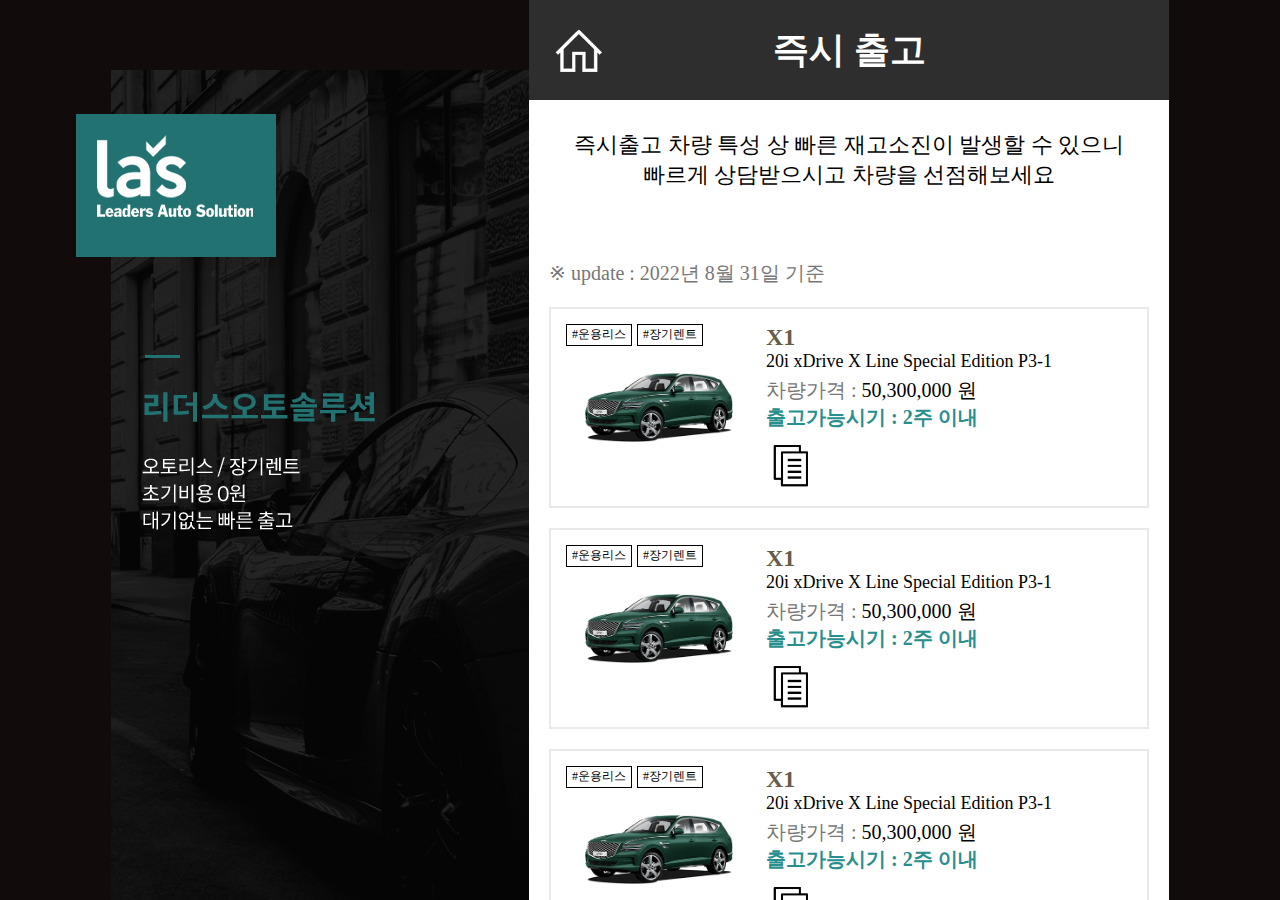
==== commit 34db24d4: "footer 사이즈 및 bar 영역 퍼블리싱 수정" ====
--- a/direct.html
+++ b/direct.html
@@ -15,22 +15,10 @@
     <div class="las_app">
         <div class="las_app_wrap">
             <div class="las_bar">
-                <div class="bar_item" onclick="location.href='direct.html'">
-                    <i class="bar_icon direct"></i>
-                    <span>즉시출고</span>
-                </div>
-                <div class="bar_item">
-                    <i class="bar_icon chat"></i>
-                    <span>채팅상담</span>
-                </div>
-                <div class="bar_item" onclick="location.href='hotdeal.html'">
-                    <i class="bar_icon hotdeal"></i>
-                    <span>핫딜</span>
-                </div>
-                <div class="bar_item">
-                    <i class="bar_icon estimate"></i>
-                    <span>견적문의</span>
-                </div>
+                <div class="bar_item" onclick="location.href='direct.html'"></div><!-- 즉시출고 -->
+                <div class="bar_item"></div><!-- 채팅상담 -->
+                <div class="bar_item" onclick="location.href='hotdeal.html'"></div><!-- 핫딜 -->
+                <div class="bar_item"></div><!-- 견적 문의 -->
             </div>
             <div class="las_header">
                 <a href="index.html" title="Home" class="header_btn left"><i class="header_icon home"></i></a>
--- a/resources/css/style.css
+++ b/resources/css/style.css
@@ -1,8 +1,18 @@
-@import url('https://fonts.googleapis.com/css2?family=Noto+Sans+KR:wght@400;700&display=swap'); /* noto sans */
 @import url('reset.css');
 
-.las_app_wrap {max-width:64rem;margin:0 auto;}
-
+body {background-color:#110c0b;}
+.las_pc_left {position:fixed;top:70px;left:50%;margin-left:-564px;width:453px;height:931px;background:url(../img/pc_left_img.png) 0 0 no-repeat;}
+.las_pc_btns {position:absolute;top:500px;left:65px;display:flex;flex-direction:column;box-sizing:border-box;}
+.las_pc_btns a {display:block;width:235px;height:60px;border:1px solid #227271;color:#fff;font-size:2.4rem;line-height:56px;padding-left:25px;margin-top:15px;box-sizing:border-box;transition:all .3s;}
+.las_pc_btns a:hover {background-color:#227271;}
+.las_pc_btns a span {display:inline-block;vertical-align:middle;padding-left:10px;}
+.las_pc_btns .pc_icon {display:inline-block;width:36px;height:36px;background-repeat:no-repeat;background-position:0 0;vertical-align:middle;}
+.las_pc_btns .pc_icon.tel {background-image:url(../img/pc_icon_tel.png);}
+.las_pc_btns .pc_icon.note {background-image:url(../img/pc_icon_note.png);}
+
+
+.las_app {position:fixed;top:0;left:50%;right:0;bottom:0;height:100vh;overflow:auto;margin-left:-111px;}
+.las_app_wrap {max-width:64rem;background-color:#fff;}
 .las_main_head {position:relative;background:url(../img/img_main_top.png) 0 0 no-repeat;background-size:cover;height:77rem;}
 .las_main_head_deal {position:absolute;bottom:2rem;left:2rem;right:2rem;height:44rem;background-color:#fff;padding:19px;box-sizing:border-box;}
 .las_main_head_deal h3 {position:relative;text-align:center;margin-top:1.5rem;padding:1.5rem 0 2.5rem 0;}
@@ -11,11 +21,12 @@
 .las_main_head_deal a {position:absolute;top:21px;right:0;color:#35201b;border:1px solid #000;width:3.2rem;height:3.2rem;line-height:3.0rem;text-align:center;font-size:2rem;letter-spacing:0;}
 .las_main_head_deal a:hover {background-color:#000;color:#fff;}
 .las_main_head_deal .deal_list {display:flex;}
-.las_main_head_deal .deal_item {position:relative;margin:0 0.1rem;cursor:pointer;max-width:34%;}
+.las_main_head_deal .deal_item {position:relative;margin:0 0.1rem;cursor:pointer;flex:1;max-width:33.333333%;}
 .las_main_head_deal .deal_item .car_info {position:absolute;top:1rem;left:1rem;right:1rem;color:#fff;z-index:1;}
 .las_main_head_deal .deal_item .car_info strong {display:block;font-size:1.8rem;}
 .las_main_head_deal .deal_item .car_info span {display:block;font-size:1.3rem;}
-.las_main_head_deal .deal_item .item_top img {max-width:100%;transition:filter .3s;}
+.las_main_head_deal .deal_item .item_top {overflow:hidden;height:22rem;display:flex;justify-content:center;}
+.las_main_head_deal .deal_item .item_top img {max-width:100%;transition:filter .3s;object-fit:cover;}
 .las_main_head_deal .deal_item:hover .item_top img {filter: contrast(150%);}
 .las_main_head_deal .deal_item .item_btm {background-color:#000;padding:1rem 1rem 1.3rem 1rem;color:#fff;text-align:center;}
 .las_main_head_deal .deal_item .item_btm strong {display:block;font-size:2rem;}
@@ -46,7 +57,7 @@
 .las_hot_item .car_name {margin-top:1rem;}
 .las_hot_item .car_name strong {display:block;font-size:1.8rem;}
 .las_hot_item .car_name span {display:block;font-size:1.3rem;}
-.las_hot_item .car_img {line-height:14rem;font-size:0;text-align:center;}
+.las_hot_item .car_img {line-height:14rem;font-size:0;text-align:center;height:14rem;}
 .las_hot_item .car_img img {max-width:70%;vertical-align:middle;}
 .las_hot_item .car_option {text-align:center;color:#777;font-size:1.4rem;}
 .las_hot_item .car_price {text-align:center;color:#298f8e;font-size:1.6rem;font-style:italic;font-weight:500;margin-top:1rem;}
@@ -73,19 +84,19 @@
 .las_main_direct_search .direct_text h4 span {display:block;font-size:1.8rem;font-weight:500;color:#666;}
 .las_main_direct_search .direct_text .direct_btn {flex:0;height:5rem;text-align:center;font-size:2rem;border:1px solid #000;line-height:5rem;}
 
-.las_footer {background-color:#383838;color:#cbcbcb;padding:2rem 2rem 15rem 2rem;}
+.las_footer {background-color:#383838;color:#cbcbcb;padding:2rem 2rem 30rem 2rem;}
 .las_footer p {font-size:1.4rem;}
 .las_footer a {color:#cbcbcb;}
 .las_footer a:hover {color:#2b9d9c;}
 .las_footer .copylight {font-size:1.6rem;margin-top:2rem;}
 
-.las_bar {position:fixed;bottom:0;left:0;right:0;height:13rem;background:url(../img/bar_bg.png) 100% 100% repeat-x;align-items:flex-end;background-size:100% 100%;z-index:10;display:flex;justify-content:space-around;max-width:64rem;margin:0 auto;}
-.las_bar .bar_item {cursor:pointer;}
-.las_bar .bar_item .bar_icon {display:block;width:7rem;height:7rem;background:url(../img/bar_direct.png) 0 0 no-repeat;background-size:100%;margin:0 auto;}
+.las_bar {position:fixed;bottom:0;left:50%;right:0;height:22.8rem;background:url(../img/app_bar.png) 0 0 no-repeat;align-items:center;background-size:100%;z-index:10;display:flex;justify-content:space-around;width:64rem;margin:0 0 0 -111px;}
+.las_bar .bar_item {cursor:pointer;width:12rem;height:16rem;}
+/* .las_bar .bar_item .bar_icon {display:block;width:7rem;height:7rem;background:url(../img/bar_direct.png) 0 0 no-repeat;background-size:100%;margin:0 auto;}
 .las_bar .bar_item .bar_icon.chat {background-image:url(../img/bar_chat.png);}
 .las_bar .bar_item .bar_icon.hotdeal {background-image:url(../img/bar_hotdeal.png);}
 .las_bar .bar_item .bar_icon.estimate {background-image:url(../img/bar_estimate.png);}
-.las_bar .bar_item span {display:block;font-size:1.5rem;padding-bottom:2.8rem;text-align:center;font-weight:600;color:#298f8e;}
+.las_bar .bar_item span {display:block;font-size:1.5rem;padding-bottom:2.7rem;text-align:center;font-weight:600;color:#298f8e;} */
 
 .las_header {position:relative;height:10rem;background-color:#2e2e2e;color:#fff;text-align:center;line-height:10rem;z-index:1;}
 .las_header strong {font-size:3.6rem;font-weight:600;}
@@ -118,9 +129,9 @@
 .las_hotdeal_list .hotdeal_item {position:relative;border-bottom:1px solid #afafaf;transition:all .3s;display:flex;align-items:flex-start;padding:1.5rem;}
 .las_hotdeal_list .hotdeal_item:first-child {border-top:1px solid #afafaf;}
 .las_hotdeal_list .hotdeal_item:hover {background-color:#f2f2f2;}
-.las_hotdeal_list .hotdeal_item .item_img {width:24rem;text-align:center;padding-right:1rem;box-sizing:border-box;}
-.las_hotdeal_list .hotdeal_item .item_img img {width:100%;}
-.las_hotdeal_list .hotdeal_item .item_info {flex:1;}
+.las_hotdeal_list .hotdeal_item .item_img {width:24rem;height:23rem;padding-right:1rem;text-align:center;padding-right:1rem;box-sizing:border-box;display:flex;justify-content:center;flex:0 0 23rem;overflow:auto;}
+.las_hotdeal_list .hotdeal_item .item_img img {object-fit:cover;}
+.las_hotdeal_list .hotdeal_item .item_info {flex:1;padding-left:1rem;}
 .las_hotdeal_list .hotdeal_item .item_info .car_name {font-size:2.4rem;color:#685b48;font-weight:600;}
 .las_hotdeal_list .hotdeal_item .item_info .car_info {font-size:1.8rem;line-height:3rem;}
 .las_hotdeal_list .hotdeal_item .item_info .car_info span {color:#777;}
@@ -131,13 +142,16 @@
 .las_hotdeal_list .hotdeal_item .item_info .item_btn:hover {background-image:url(../img/direct_btn_o.png);}
 
 
-.las_popup {position:fixed;top:0;left:0;right:0;max-width:64rem;margin:0 auto;max-height:100vh;overflow:auto;z-index:20;display:none;}
+.las_popup {position:fixed;top:0;left:50%;right:0;max-width:64rem;margin:0 auto;max-height:100vh;overflow:auto;z-index:20;display:none;margin-left:-111px;}
 .las_popup.on {display:block;}
-.las_popup:before {content:"";position:fixed;top:0;left:0;right:0;bottom:0;height:100vh;max-width:64rem;margin:0 auto;background-color:rgba(0,0,0,0.5);z-index:1;}
+.las_popup:before {content:"";position:fixed;top:0;left:50%;right:0;bottom:0;height:100vh;max-width:64rem;margin-left:-111px;background-color:rgba(0,0,0,0.5);z-index:1;}
 .las_pop_body {position:relative;background-color:#fff;overflow:auto;padding:2rem 2rem 10rem 2rem;box-sizing:border-box;z-index:2;}
 .las_pop_msg {text-align:center;padding:3rem 2rem 5rem 2rem;font-size:2.2rem;}
 .las_pop_tt {font-size:3.6rem;padding:2rem 2rem 4rem 2rem;color:#685b48;font-weight:600;text-align:center;}
-.las_pop_text {font-size:1.5rem;padding:1rem 2rem 5rem 2rem;color:#a3a3a3;}
+.las_pop_text {font-size:1.5rem;padding:2rem 2rem 4rem 2rem;color:#a3a3a3;}
+
+
+
 
 .las_pop_head {position:relative;height:10rem;background-color:#2e2e2e;color:#fff;text-align:center;line-height:10rem;z-index:2;}
 .las_pop_head strong {font-size:3.6rem;font-weight:600;}
@@ -150,15 +164,18 @@
 .las_pop_head.hotdeal .hotdeal_head_bar {position:absolute;top:0;left:0;right:0;max-width:64rem;height:10rem;background-color:rgba(0,0,0,0.5);border-bottom:1px solid #227271;box-sizing:border-box;z-index:3;}
 .las_pop_head.hotdeal .hotdeal_head {position:relative;z-index:2;}
 .las_pop_head.hotdeal .hotdeal_head:before {content:"";position:absolute;top:0;left:0;right:0;bottom:0;background-color:rgba(0,0,0,0.4);z-index:3;}
-.las_pop_head.hotdeal .hotdeal_head .car_img img {max-width:100%;}
+.las_pop_head.hotdeal .hotdeal_head .car_img {height:35rem;display:flex;justify-content:center;align-items:center;}
+.las_pop_head.hotdeal .hotdeal_head .car_img img {object-fit:cover;max-width:100%;object-fit: cover;}
 .las_pop_head.hotdeal .hotdeal_head .car_info {position:absolute;top:0;left:0;right:0;bottom:0;display:flex;align-items:center;justify-content:center;flex-direction:column;z-index:4;}
 .las_pop_head.hotdeal .hotdeal_head .car_info strong {display:block;text-align:center;line-height:1.5;font-size:4rem;margin-top:6rem;}
 .las_pop_head.hotdeal .hotdeal_head .car_info span {display:block;text-align:center;line-height:1.2;font-size:2.4rem;}
 
+.las_form {padding:0 1rem;}
 .las_form .form_item {display:flex;margin-top:1rem;align-items:center;}
 .las_form .form_item label {width:13rem;font-size:2.4rem;display:block;color:#777777;}
 .las_form .form_item input,
-.las_form .form_item select {flex:1;border:1px solid #333333;color:#333;font-size:2.4rem;height:6rem;padding:0 1.5rem;box-sizing:border-box;}
+.las_form .form_item select {flex:1;border:1px solid #333333;color:#333;font-size:2.4rem;height:6rem;padding:0 1.5rem;box-sizing:border-box;font-weight:500;}
+.las_form .form_item select {color:#c7c7c7;appearance:none;background:url(../img/select_arrow.png) 100% 50% no-repeat;background-size:auto 100%;}
 .las_form .form_item input:focus,
 .las_form .form_item select:focus {border-color:#298f8e;}
 .las_form .form_item input::placeholder {color:#c7c7c7;}
@@ -166,11 +183,76 @@
 .las_form .form_policy {text-align:center;font-size:2rem;margin-top:2rem;}
 .las_form .form_policy a {display:inline-block;color:#298f8e;margin-left:5px;}
 .las_form .form_policy a:hover {text-decoration:underline;}
-.las_form .form_btns {text-align:center;margin-top:5rem;}
+.las_form .form_btns {text-align:center;margin:5rem 0 7rem 0;}
 .las_form .form_btns .form_btn {display:inline-block;min-width:22rem;height:6rem;margin:0 1rem;padding:1rem 5rem 1.2rem 5rem;background-color:#298f8e;font-size:2.4rem;color:#fff;border-radius:1.5rem;box-sizing:border-box;vertical-align:middle;}
 .las_form .form_btns .form_btn:hover {background-color:#2b9d9c;}
 .las_form .form_btns .form_btn.plain {background-color:#fff;border:2px solid #298f8e;color:#298f8e;font-weight:600;}
 .las_form .form_btns .form_btn.plain:hover {background-color:#fff;border-color:#2b9d9c;color:#2b9d9c;}
+
+/* 자세히보기 팝업:스마트다이렉트카 홈페이지 */
+.policy-wrap {border:1px solid #ddd;padding:30px 40px;box-sizing:border-box;overflow:auto;}
+.policy-wrap .policy-header {background-color:#f2f2f2;padding:15px;}
+.policy-wrap .policy-section {padding:0 10px 10px 10px;}
+.policy-wrap p {font-size:15px;padding:10px 0 0 0;}
+.policy-wrap strong {font-weight:600;}
+.policy-wrap a {text-decoration:underline !important;}
+.policy-wrap h3 {font-size:20px;font-weight:600;text-align:left;padding:15px 0 5px 0;}
+.policy-wrap h4 {font-size:18px;font-weight:600;text-align:left;padding:15px 0 5px 0;}
+.policy-wrap table {border:1px solid #ccc;border-collapse:collapse;margin:5px 0;max-width:80%;}
+.policy-wrap table th,
+.policy-wrap table td {border:1px solid #ccc;padding:5px 10px;font-size:14px;color:#333;}
+.policy-wrap table th {background-color:#eee;text-align:center;}
+
+.policy-box > h3 {font-size:20px;}
+.policy-box ul {margin:0;}
+.policy-box li {border-top:1px dashed #ddd;position:relative;}
+.policy-box h3 {position:relative;padding:10px;text-align:left;color:#333 !important;}
+.policy-box h3 input[type="checkbox"] {width:18px;height:18px;display:inline-block;vertical-align:middle;margin-right:5px;}
+.policy-box a.view-policy {position:absolute;top:9px;right:5px;display:inline-block;font-size:12px;color:#555;border:1px solid #ddd;padding:4px 15px 3px 15px;}
+.policy-box a.view-policy:hover {color:#333;border-color:#333;}
+.policy-box .policy-ctn {display:none;}
+.policy-box a.view-policy.on + .policy-ctn {display:block;}
+.policy-box .policy-wrap {padding:10px;height:150px;}
+.policy-box .policy-wrap table {max-width:100%;font-size:13px;}
+.policy-box .policy-wrap .red {font-size:12px;color:#d41b1b;}
+.policy-box .policy-btnarea {text-align:center;padding-top:10px;}
+.policy-box .policy-btn {display:inline-block;border:0 none;height:2.6rem;line-height:2.5rem;padding:0 3rem;cursor:pointer;border-radius:1.3rem;font-size:1.2rem;font-weight:800;background-color:#fff100;border:1px solid #333;vertical-align:middle;color:#000;}
+
+.popup {position:fixed;top:0;left:0;right:0;bottom:0;background-color:rgba(0,0,0,0.7);z-index:90;opacity:0;pointer-events:none;}
+.popup.on {opacity:1;transition:all 1s;pointer-events:auto;z-index:99;}
+.popup .popup-wrap {position:fixed;top:50%;left:50%;transform:translate(-50%,-50%);background-color:#fff;width:550px;border-radius:10px;opacity:0;}
+.popup.on .popup-wrap {opacity:1;}
+.popup .popup-wrap .popup-tt {position:relative;}
+.popup .popup-wrap .popup-tt h2 {padding:1rem; font-size:20px;}
+.popup .popup-wrap .popup-tt h4 {padding: 1rem;margin-top: -20px;font-size: 13px;}
+.popup .popup-wrap .popup-tt .popup-close {position:absolute;top:0;right:0;width:55px;height:55px;line-height:55px;text-align:center;}
+.popup .popup-wrap .popup-tt .popup-close i {font-size:32px;}
+.popup .popup-wrap .popup-ctn {padding:1rem 1.5rem;}
+.popup .popup-wrap .popup-ctn p {font-weight:400;font-size:.9rem;}
+.popup .popup-wrap .popup-ctn ol {font-weight:400;}
+.popup .popup-wrap .popup-ctn ol strong {font-weight:400;font-size:.9rem;}
+
+.popup.pop-estimate .popup-wrap .popup-ctn {padding:0 1.5rem 1rem 1.5rem; }
+.popup .pop-car-price {display:flex;}
+.popup .pop-car-price > div {display:inline-flex;flex:1;justify-content:space-between;align-items: center;border:1px solid #ddd;background-color:#fafafa;padding:15px;font-size:14px;}
+.popup .pop-car-price > div:last-child {border-left:0 none;}
+.popup .pop-car-price > div > strong {font-weight:600;font-size:16px;}
+.popup .pop-form {padding-top:1rem;}
+.popup .pop-form .form-item {margin-bottom:10px;display:flex;align-items:center;}
+.popup .pop-form .form-item label {font-size:14px;display:inline-block;width:80px;}
+.popup .pop-form .form-item input[type="text"] {border:1px solid #bbb;border-radius:20px;padding:0 15px;height:32px;line-height:30px;width:calc(100% - 80px);box-sizing:border-box;font-size:13px;font-weight:bold;}
+.popup .pop-form .form-item select {border:1px solid #bbb;border-radius:20px;padding:0 15px;height:32px;line-height:30px;width:calc(100% - 80px);box-sizing:border-box;font-size:13px;font-weight:bold;}
+.popup .pop-form .form-item input:focus,
+.popup .pop-form .form-item select:focus {border-color:#000;}
+.popup .popup-wrap .pop-form p {color:tomato;font-size:12px;padding-left:80px;}
+.popup .pop-form .pop-btns {text-align:center;padding:1rem 0 .5rem 0;}
+.popup .pop-form .form-btn {display:inline-block;border:0 none;height:2.6rem;line-height:2.5rem;padding:0 3rem;cursor:pointer;border-radius:1.3rem;font-size:1.2rem;font-weight:800;background-color:#fff100;border:1px solid #333;vertical-align:middle;color:#000;}
+.popup .pop-form .pop-policy {text-align:center;padding:0 0 1rem 0;font-size:13px;}
+.popup .pop-form .pop-policy input,
+.popup .pop-form .pop-policy span {display:inline-block;vertical-align: middle;}
+.popup .pop-form .pop-policy span {padding-left:3px;}
+.popup .pop-form .pop-policy strong {display:inline-block;vertical-align: middle;color:tomato;padding-left:5px;}
+.popup .pop-form .pop-policy .pop-policy-btn {display:inline-block;padding:2px 8px 3px 8px;color:#fff;background-color:#555;font-size:12px;vertical-align: middle;margin-left:10px;}
 
 .las_guide p {text-align:center;padding:5rem 2rem;font-size:2.2rem;}
 .las_guide .guide_btns {display:flex;align-items:center;justify-content:center;}
@@ -178,46 +260,55 @@
 .las_guide .guide_btns a:first-child {border-right:1px dashed #565451;}
 .las_guide .guide_icon {display:block;margin:0 auto;width:6rem;height:6rem;background:url(../img/guide_icon_chat.png) 0 0 no-repeat;background-size:100%;}
 .las_guide .guide_icon.tel {background-image:url(../img/guide_icon_tel.png);}
-.las_guide .guide_icon.car_price {background-image:url(../img/hotdeal_car_price.png);width:8rem;height:10rem;}
-.las_guide .guide_icon.mon_price {background-image:url(../img/hotdeal_mon_price.png);width:8rem;height:10rem;}
+.las_guide .guide_icon.car_price {background-image:url(../img/hotdeal_car_price.png);width:10rem;height:14rem;margin-right:0;}
+.las_guide .guide_icon.mon_price {background-image:url(../img/hotdeal_mon_price.png);width:10rem;height:14rem;margin-left:0;}
 .las_guide .guide_btns a span {display:block;text-align:center;color:#298f8e;font-size:2rem;margin-top:2rem;}
 .las_guide .hotdeal_price {color:#685b48;padding:2rem;text-align:center;}
 .las_guide .hotdeal_price h3 {font-size:3.4rem;font-weight:600;}
 .las_guide .hotdeal_price div {font-size:2.7rem;font-weight:500;}
 .las_guide .hotdeal_price div strong {color:#298f8e;font-weight:600;display:inline-block;padding:0 .5rem;}
 .las_guide.hotdeal p {color:#685b48;font-size:1.8rem;padding:0 2rem 2rem 2rem;}
+.las_guide.car_detail p {color:#685b48;font-size:1.8rem;padding:0 2rem 2rem 2rem;}
+.las_guide.car_detail p:nth-child(1) {padding-top:4rem;}
+.las_guide.car_detail p:nth-child(2) {padding-bottom:4rem;}
 .las_guide .guide_price {display:flex;align-items:center;justify-content:center;}
 .las_guide .guide_price div {display:block;padding:2rem 3rem 1rem 3rem;}
 .las_guide .guide_price div:first-child {border-right:1px dashed #565451;text-align:right;}
+.las_guide .guide_price div:only-child {border-right:0 none;}
 .las_guide .guide_price div span {font-size:1.6rem;display:block;color:#685b48;}
-.las_guide .guide_price div strong {font-size:2.4rem;display:block;color:#685b48;}
-.las_guide .guide_price div strong > span {font-size:2.4rem;color:#298f8e;font-weight:600;display:inline-block;padding-right:.5rem;}
+.las_guide .guide_price div strong {font-size:3.6rem;display:block;color:#685b48;font-weight:400;}
+.las_guide .guide_price div strong > span {font-size:3.6rem;color:#298f8e;font-weight:600;display:inline-block;padding-right:.5rem;}
+
 
 .hotdeal_car_info {margin:3rem -2rem 2rem -2rem;}
 .hotdeal_car_info_tt {font-size:2.4rem;font-weight:600;padding-left:2rem;border-bottom:1px solid #f4f4f4;padding:3rem 2rem 2rem 2rem;}
 .hotdeal_car_info .price_item {display:flex;font-size:2rem;align-items:center;justify-content: space-between;padding:2rem 3rem;border-bottom:1px solid #f4f4f4;}
 
 
-
 @media screen and (max-width: 1100px) {
-    
+  .las_app {left:0;margin:0;}
+  .las_app_wrap {margin:0 auto;}
+  .las_pc_left  {display:none;}
+  .las_bar {left:auto;right:auto;margin:0 auto;}
+  .las_popup {position:relative;left:auto;right:auto;width:64rem;margin:0 auto;}
 }
 
 @media screen and (max-width: 640px) {
     html {font-size:10px;}
     .las_app_wrap,
-    .las_bar {max-width:100%;}
+    .las_bar {width:100%;}
+    .las_bar {height:20rem;}
 }
 
 @media screen and (max-width: 520px) {
     html {font-size:9px;}
     .las_app_wrap,
-    .las_bar {max-width:100%;}
+    .las_bar {width:100%;}
 }
 
 @media screen and (max-width: 480px) {
     html {font-size:8px;}
-    .las_app_wrap {max-width:100%;}
+    .las_app_wrap {width:100%;}
 }
 
 @media screen and (max-width: 440px) {
@@ -234,4 +325,134 @@
 
 @media screen and (max-width: 320px) {
     html {font-size:5px;}
-}+}
+
+
+@media screen and (max-width: 750px) {
+	.policy-wrap {padding:20px 10px;}
+	.policy-wrap table {max-width:100%;}
+
+	.popup .popup-wrap {width:80%;max-height:90%;overflow:auto;}
+	.popup.pop-policys .popup-wrap {width:90%;}
+	.popup .popup-wrap .popup-tt h2 {font-size:1.2rem;}
+	.policy-box h3 {font-size:16px;padding-bottom:5px;}
+	.policy-box > h3 {font-size:16px;padding-bottom:10px;}
+	.policy-box a.view-policy {position:relative;top:auto;right:auto;margin:0 10px 10px 37px;}
+	.policy-wrap table th, .policy-wrap table td {font-size:12px;}
+	.popup .popup-wrap .popup-ctn p.red {font-size:12px;}
+
+	.popup .pop-car-price {display:flex;flex-direction:column;}
+	.popup .pop-car-price > div {display:inline-flex;flex:1;justify-content:space-between;align-items: center;border:1px solid #ddd;background-color:#fafafa;padding:15px;font-size:14px;}
+	.popup .pop-car-price > div:last-child {border-left:1px solid #ddd;border-top:0 none;}
+	.popup .pop-car-price > div > strong {font-weight:600;font-size:16px;}
+	.popup .pop-form {padding-top:1rem;}
+	.popup .pop-form .form-item {margin-bottom:10px;align-items:flex-start;flex-direction:column;}
+	.popup .pop-form .form-item label {padding-bottom:3px;}
+	.popup .pop-form .form-item input[type="text"] {width:100%;}
+	.popup .pop-form .form-item select {width:100%;}
+	.popup .popup-wrap .pop-form p {padding-left:0;}
+	.popup .pop-form .pop-btns {text-align:center;padding:1rem 0 .5rem 0;}
+	.popup .pop-form .form-btn {width:100%;box-sizing:border-box;}
+
+
+}
+
+/* added by JhOh 2022.09.20 */
+.smart-form-validator .checkbox span,.smart-form .radio span {
+    position:absolute;
+    top:3px;
+    left:0;
+    display:block;
+    width:17px;
+    height:17px;
+    outline:0;
+    border-width:1px;
+    border-style:solid;
+    background:#FFF;
+}
+
+.smart-form-validator .radio i {
+    border-radius:50%;
+}
+
+.smart-form-validator .checkbox input+span:after,.smart-form .radio input+span:after {
+    position:absolute;
+    opacity:0;
+    transition:opacity .1s;
+    -o-transition:opacity .1s;
+    -ms-transition:opacity .1s;
+    -moz-transition:opacity .1s;
+    -webkit-transition:opacity .1s
+}
+
+.smart-form-validator .radio input+span:after {
+    content:'';
+    top:4px;
+    left:4px;
+    width:9px;
+    height:9px;
+    border-radius:50%
+}
+
+.smart-form-validator .checkbox.state-error span,.smart-form-validator .radio.state-error span,.smart-form-validator .state-error input,.smart-form-validator .state-error select,.smart-form-validator .state-error textarea,.smart-form-validator .toggle.state-error span {
+    background:#fff0f0;
+    border-color:#A90329
+}
+
+.smart-form-validator .toggle.state-error input:checked+span {
+    background:#fff0f0
+}
+
+.smart-form-validator em.invalid {
+    display:block;
+    margin-top:6px;
+    padding:0 0 0 10px;
+    font-style:normal;
+    font-size:11px;
+    line-height:15px;
+    color:#ed1c24;
+    position:absolute;
+}
+
+.smart-form-validator .rating.state-error+em {
+    margin-top:-4px;
+    margin-bottom:4px
+}
+
+.smart-form-validator .state-error select+i {
+    background:#FFF0F0;
+    box-shadow:0 0 0 9px #FFF0F0
+}
+
+.state-error .icon-append,.state-error .icon-prepend {
+    color:#ed1c24
+}
+
+.smart-form-validator .checkbox.state-success span,.smart-form-validator .radio.state-success span,.smart-form-validator .state-success input,.smart-form-validator .state-success select,.smart-form-validator .state-success textarea,.smart-form-validator .toggle.state-success span {
+    background:#f0fff0;
+    border-color:#7DC27D
+}
+
+.smart-form-validator .toggle.state-success input:checked+span {
+    background:#f0fff0
+}
+
+.smart-form-validator .note-success {
+    color:#6fb679
+}
+
+.smart-form-validator .state-success select+i {
+    background:#f0fff0;
+    box-shadow:0 0 0 9px #f0fff0
+}
+
+.center {
+  display:block;
+  margin-left:auto;
+  margin-right:auto;
+  width:95%;
+}
+
+.pointer{
+	cursor:pointer;
+}
